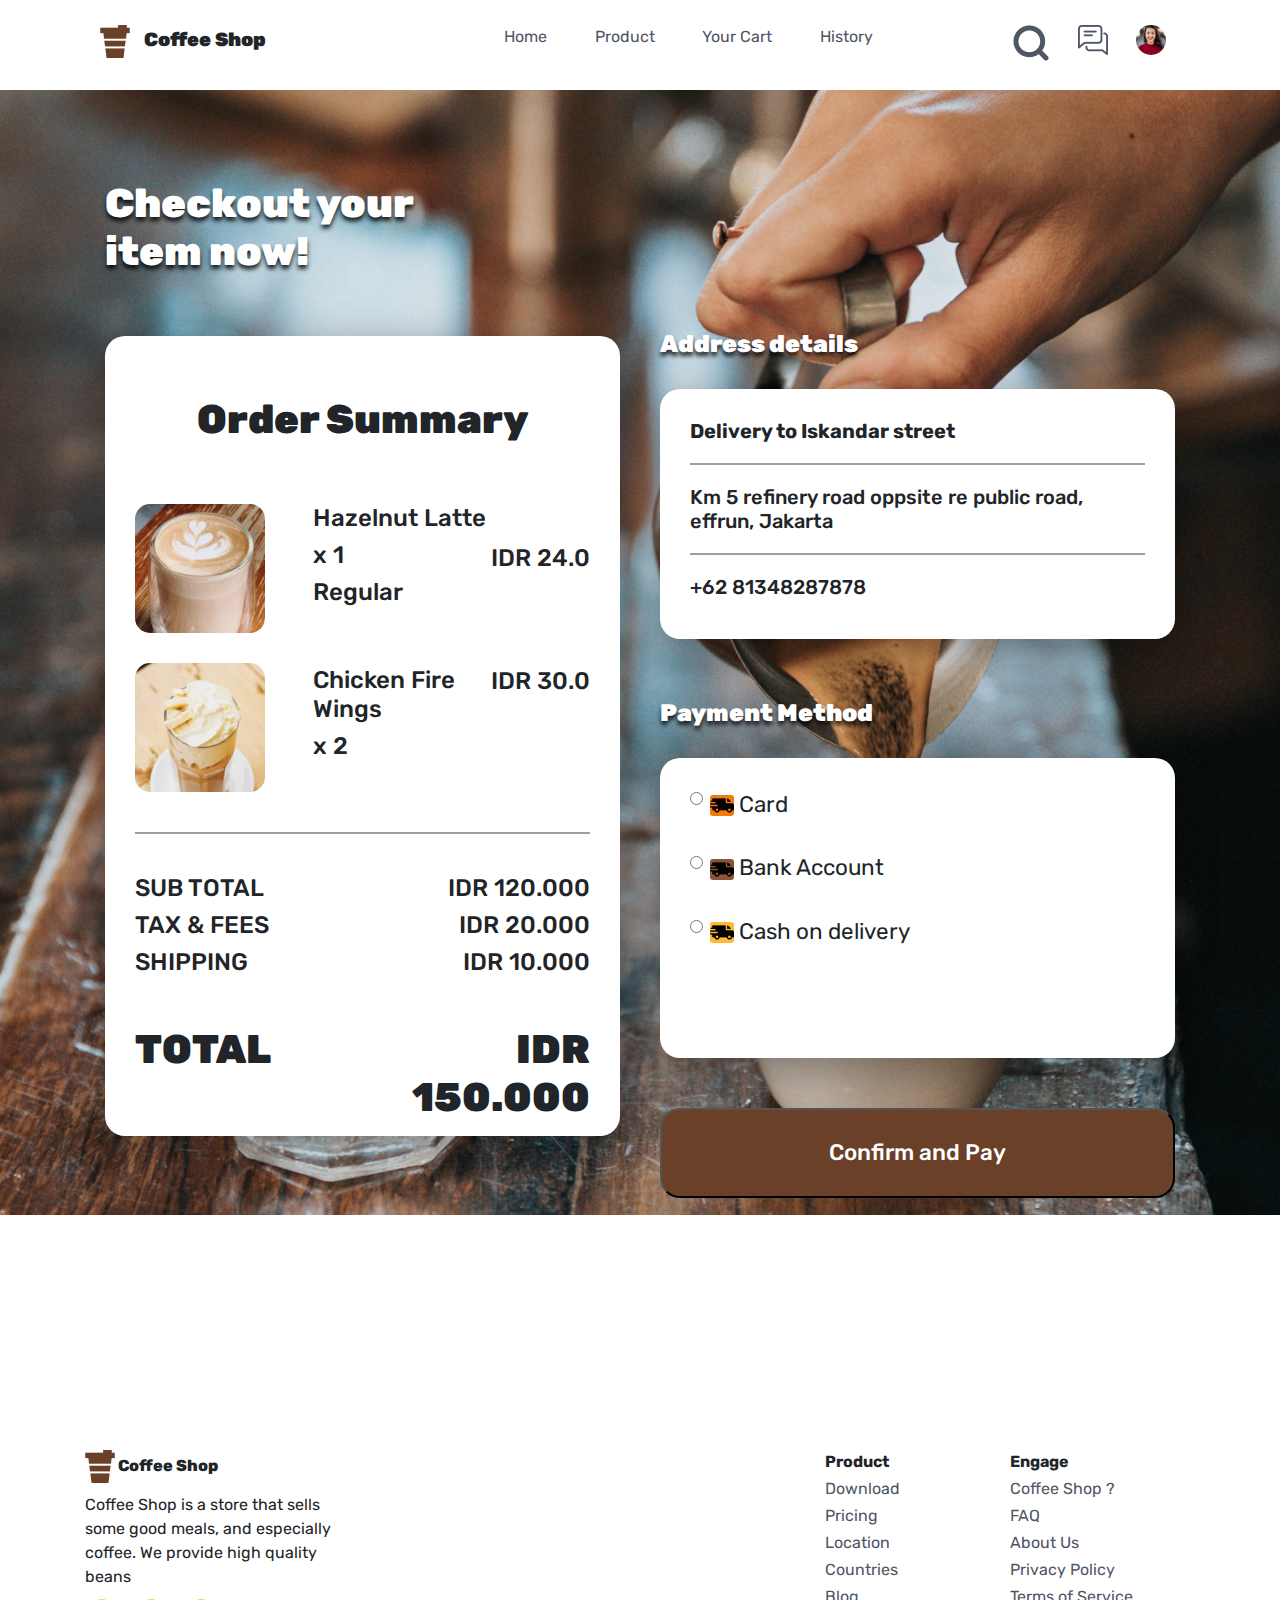
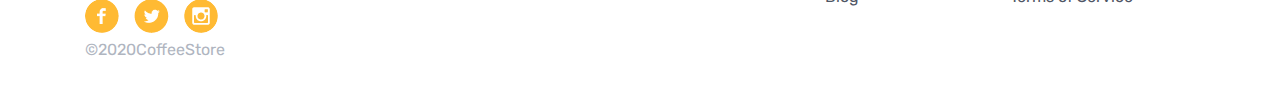
==== payment.html @ 19c1209e "add new page" ====
<!DOCTYPE html>
<html lang="en">
<head>
    <meta charset="UTF-8">
    <meta name="viewport" content="width=device-width, initial-scale=1.0">
    <title>Coffee Shop</title>
    <link rel="stylesheet" href="payment.css">
    <link href="/css/bootstrap.css" rel="stylesheet">
</head>
<body>
    <!-- =========== HEADER ========================================= -->
    <header>
        <div class="container">
            <div class="header-logo"><img style="padding-right: 10px;"src="coffee1.png">
                Coffee Shop
            </div>
            <div class="header-menu">
                <ul>
                    <li><a href="#">Home</a></li>
                    <li><a href="#">Product</a></li>
                    <li><a href="#">Your Cart</a></li>
                    <li><a href="#">History</a></li>
                </ul>
            </div>
            <div class="header-icon">
                <div><a href="#"><img src="Vector.png" alt=""></img></a></div>
                <div><a href="#"><img src="chat.png" alt=""></img></a></div>
                <div><a href="user-profile.html" ><img src="prof.png" alt="" style="border-radius: 50%;"></img></a></div>
            </div>
        </div>
        <!-- <div class="line"></div> -->
    </header>
    <!-- =========== CONTENT PAYMENT ========================================= -->
    <main>
        <div class="container">
            <div class="box-payment">
                <div class="box-payment-left">
                    <h1 style="padding-right: 120px; margin-top: 50px; font-weight: 900; text-shadow: 0px 4px 4px rgba(0, 0, 0, 0.8); color: #ffff;">Checkout your item now!</h1>
                    <div class="order-summary">
                        <h1 style="margin-bottom: 60px; font-weight: 900;">Order Summary</h1>
                        <div class="order-summary-atas">
                            <div class="order-summary-atas1">
                                <img style="margin-bottom: 30px; border-radius: 15px;" src="hazelnut.png">
                                <img style="border-radius: 15px;" src="float.png">
                            </div>
                            <div class="order-summary-atas2">
                                <h4>Hazelnut Latte</h4>
                                <h4>x 1</h4>
                                <h4>Regular</h4>
                                <h4 style="margin-top: 60px;">Chicken Fire Wings</h4>
                                <h4>x 2</h4>
                            </div>
                            <div class="order-summary-atas3">
                                <h4 style="margin-top: 40px;">IDR 24.0</h4>
                                <h4 style="margin-top: 94px;">IDR 30.0</h4>
                            </div>
                        </div>
                        <div class="line-4"></div>
                        <div class="order-summary-bawah">
                            <div class="rata-kiri">
                                <h4>SUB TOTAL</h4>
                                <h4>TAX & FEES</h4>
                                <h4>SHIPPING</h4>
                                <h1 style="margin-top: 50px; font-weight: 900;">TOTAL</h1>
                            </div>
                            <div class="rata-kanan">
                                <h4>IDR 120.000</h4>
                                <h4>IDR 20.000</h4>
                                <h4>IDR 10.000</h4>
                                <h1 style="margin-top: 50px; font-weight: 900;">IDR 150.000</h1>
                            </div>
                        </div>
                    </div>
                </div>
                <div class="box-payment-right">
                    <h4 style="margin-top: 200px; margin-bottom: 30px; color: #ffff; font-weight: 900; text-shadow: 0px 4px 4px rgba(0, 0, 0, 0.8);">Address details</h4>
                    <div class="box-payment1">
                        <h5 style="font-weight: 700;">Delivery to Iskandar street</h5>
                        <div class="line-5"></div>
                        <h5>Km 5 refinery road oppsite re public road, effrun, Jakarta</h5>
                        <div class="line-5"></div>
                        <h5>+62 81348287878</h5>
                    </div>
                    <h4 style="margin-top: 60px; margin-bottom: 30px; color: #ffff; font-weight: 900; text-shadow: 0px 4px 4px rgba(0, 0, 0, 0.8);">Payment Method</h4>
                    <div class="box-payment2">
                        <div class="form-check">
                            <input class="form-check-input" type="radio" name="exampleRadios" id="exampleRadios2" value="option2">
                            <label class="form-check-label" for="exampleRadios2">
                                <img style="background-color: #F47B0A; border-radius: 3px;" src="delivery.png" alt="">
                                Card
                            </label>
                          </div>
                          <div class="form-check">
                            <input class="form-check-input" type="radio" name="exampleRadios" id="exampleRadios2" value="option2">
                            <label class="form-check-label" for="exampleRadios2">
                                <img style="background-color: #895537; border-radius: 3px;" src="delivery.png" alt="">
                                Bank Account
                            </label>
                          </div>
                          <div class="form-check">
                            <input class="form-check-input" type="radio" name="exampleRadios" id="exampleRadios2" value="option2">
                            <label class="form-check-label" for="exampleRadios2">
                                <img style="background-color: #FFBA33; border-radius: 3px;" src="delivery.png" alt="">
                                Cash on delivery
                            </label>
                          </div>
                    </div>
                    <button style="font-size: 1.4em; font-weight: 500; background-color: #6A4029; color: #ffff; border-radius: 20px; margin-top: 50px; width: 100%; height: 90px;">Confirm and Pay</button>
                </div>
            </div>
        </div>
        
    </main>
    <!-- =========== FOOTER ========================================= -->
    <footer>
        <div class="container">
            <div class="footer-content">
                <div class="footer-portfolio">
                    <div style="font-weight: 800;" class="company-icon">
                        <img src="coffee1.png" alt="coffee">
                        Coffee Shop
                    </div>
                    <div class="company-profile">
                        Coffee Shop is a store that sells some good meals, and especially coffee. We provide high quality beans
                    </div>
                    <div class="footer-socmed">
                        <div style="padding-right: 15px;"><a href="#" ><img src="fb.png" alt="" style="border-radius: 50%;"></img></a></div>
                        <div style="padding-right: 15px;"><a href="#" ><img src="tweet.png" alt="" style="border-radius: 50%;"></img></a></div>
                        <div><a href="#" ><img src="ig.png" alt="" style="border-radius: 50%;"></img></a></div>
                    </div>
                    <p style="padding-top: 5px; color: #AFB5C0;">©2020CoffeeStore</p>
                
                </div>
                <div class="footer-product"> <strong>Product</strong> 
                    <li><a href="#">Download</a></li>
                    <li><a href="#">Pricing</a></li>
                    <li><a href="#">Location</a></li>
                    <li><a href="#">Countries</a></li>
                    <li><a href="#">Blog</a></li>
                </div>
                <div class="footer-engage"> <strong>Engage</strong> 
                    <li><a href="#">Coffee Shop ?</a></li>
                    <li><a href="#">FAQ</a></li>
                    <li><a href="#">About Us</a></li>
                    <li><a href="#">Privacy Policy</a></li>
                    <li><a href="#">Terms of Service</a></li>
                </div>
            </div>
        </div>
    </footer>

    <script src="https://code.jquery.com/jquery-3.5.1.slim.min.js" integrity="sha384-DfXdz2htPH0lsSSs5nCTpuj/zy4C+OGpamoFVy38MVBnE+IbbVYUew+OrCXaRkfj" crossorigin="anonymous"></script>
    <script src="https://cdn.jsdelivr.net/npm/bootstrap@4.5.3/dist/js/bootstrap.bundle.min.js" integrity="sha384-ho+j7jyWK8fNQe+A12Hb8AhRq26LrZ/JpcUGGOn+Y7RsweNrtN/tE3MoK7ZeZDyx" crossorigin="anonymous"></script>
</body>
</html>
---- payment.css ----
/* font selector */
@import url("https://fonts.googleapis.com/css2?family=Rubik&display=swap");
@import url("https://fonts.googleapis.com/css2?family=Poppins:wght@300;400&display=swap");

/* Color Selector
orange: #FFBA33
brown: #6A4029
grey: #4F5665
strong-grey: #0B132A
transparent-grey: #9F9F9F
white: #FFFFFF
black: #000000
copyright: #AFB5C0
*/

/* ========== HEADER ======================== */

header {
  /* border: 0.5px solid #9f9f9f; */
  padding: 10px;
  display: flex;
  height: 90px;
  font-family: "Rubik", sans-serif;
  justify-content: space-between;
}
header .container {
  display: flex;
  height: 70px;
}
.header-logo {
  padding-top: 15px;
  padding-left: 15px;
  justify-content: space-evenly;
  font-weight: 900;
  font-size: 1.2em;
  flex: 1.2;
}
.header-menu {
  display: flex;
  justify-content: space-evenly;
  flex: 3;
  /* border: 2px solid black; */
}
.header-icon {
  justify-content: space-evenly;
  padding-top: 15px;
  display: flex;
  flex: 1;
}
.line {
  height: 0px;
  border: 0.5px solid #9f9f9f;
}
.line-2 {
  height: 0px;
  border: 0.5px solid black;
}
.line-3 {
  height: 20px;
  background-color: #6a4029;
  border-radius: 0px 0px 20px 20px;
  /* border: 9px solid #6a4029; */
}
.line-4 {
  margin-top: 40px;
  margin-bottom: 40px;
  height: 0px;
  border: 0.5px solid #9f9f9f;
}
.line-5 {
  margin-top: 20px;
  margin-bottom: 20px;
  height: 0px;
  border: 0.5px solid #9f9f9f;
}
.header-menu ul {
  display: flex;
  margin-left: 0;
  width: 80%;
  height: 100%;
  justify-content: space-evenly;
  /* border: 2px solid rgb(145, 24, 24); */
}
.header-menu ul li {
  list-style: none;
  padding-top: 15px;
  text-decoration: none;
  color: #4f5665;
  text-align: center;
  text-decoration-color: #4f5665;
  /* border: 2px solid rgb(12, 160, 135); */
}
li a {
  text-decoration: none;
  color: #4f5665;
  /* border: 2px solid black; */
}
li a:hover {
  text-decoration: none;
  color: #6a4029;
  font-weight: 900;
}
/* ========== CONTENT ======================== */
main {
  background: url(coffee-bg2.png);
  background-repeat: no-repeat;
  background-size: 100% auto;
  font-family: "Rubik";
}
.box-payment {
  height: 1300px;
  /* border: 3px solid blanchedalmond; */
  display: flex;
}
.box-payment-left {
  flex: 1;
  margin: 40px 20px;
  /* border: 3px solid blanchedalmond; */
}
.box-payment-right {
  flex: 1;
  margin: 40px 20px;
  /* border: 3px solid blanchedalmond; */
}
.box-payment1 {
  padding: 30px 30px;
  box-shadow: 0px 10px 40px rgba(0, 0, 0, 0.35);
  background-color: #ffff;
  border-radius: 20px;
  height: 250px;
}
.box-payment2 {
  padding: 30px 30px;
  box-shadow: 0px 10px 40px rgba(0, 0, 0, 0.35);
  background-color: #ffff;
  border-radius: 20px;
  height: 300px;
}
.form-check {
  font-size: 1.4em;
  margin-bottom: 30px;
}
.order-summary {
  margin-top: 60px;
  padding: 60px 30px;
  text-align: center;
  box-shadow: 0px 10px 40px rgba(0, 0, 0, 0.35);
  background-color: #ffff;
  border-radius: 20px;
  height: 800px;
}
.order-summary-atas {
  text-align: left;
  display: flex;
}
.order-summary-atas1 {
  flex: 1;
}
.order-summary-atas2 {
  flex: 3;
}
.order-summary-atas2 {
  flex: 1;
}
.order-summary-bawah {
  display: flex;
}
.rata-kanan {
  text-align: right;
  flex: 1.3;
}
.rata-kiri {
  text-align: left;
  flex: 1;
}
/* ========== FOOTER ======================== */
footer {
  font-family: "Rubik";
}
.footer-content {
  height: 300px;
  padding-top: 30px;
  /* border: 2px solid black; */
  display: flex;
}
.footer-portfolio {
  padding-top: 30px;
  /* border: 2px solid black; */
  flex: 4;
}
.company-icon {
  padding-bottom: 10px;
}
.company-profile {
  max-width: 270px;
  line-height: 24px;
  margin-bottom: 10px;
}
.footer-socmed {
  display: flex;
}
.footer-product {
  /* border: 2px solid black; */
  flex: 1;
  padding-top: 30px;
}
.footer-engage {
  /* border: 2px solid black; */
  flex: 1;
  padding-top: 30px;
}
.footer-product li {
  list-style: none;
  padding-top: 3px;
  text-decoration: none;
  /* border: 2px solid black; */
}
.footer-engage li {
  list-style: none;
  padding-top: 3px;
  text-decoration: none;
  /* border: 2px solid black; */
}
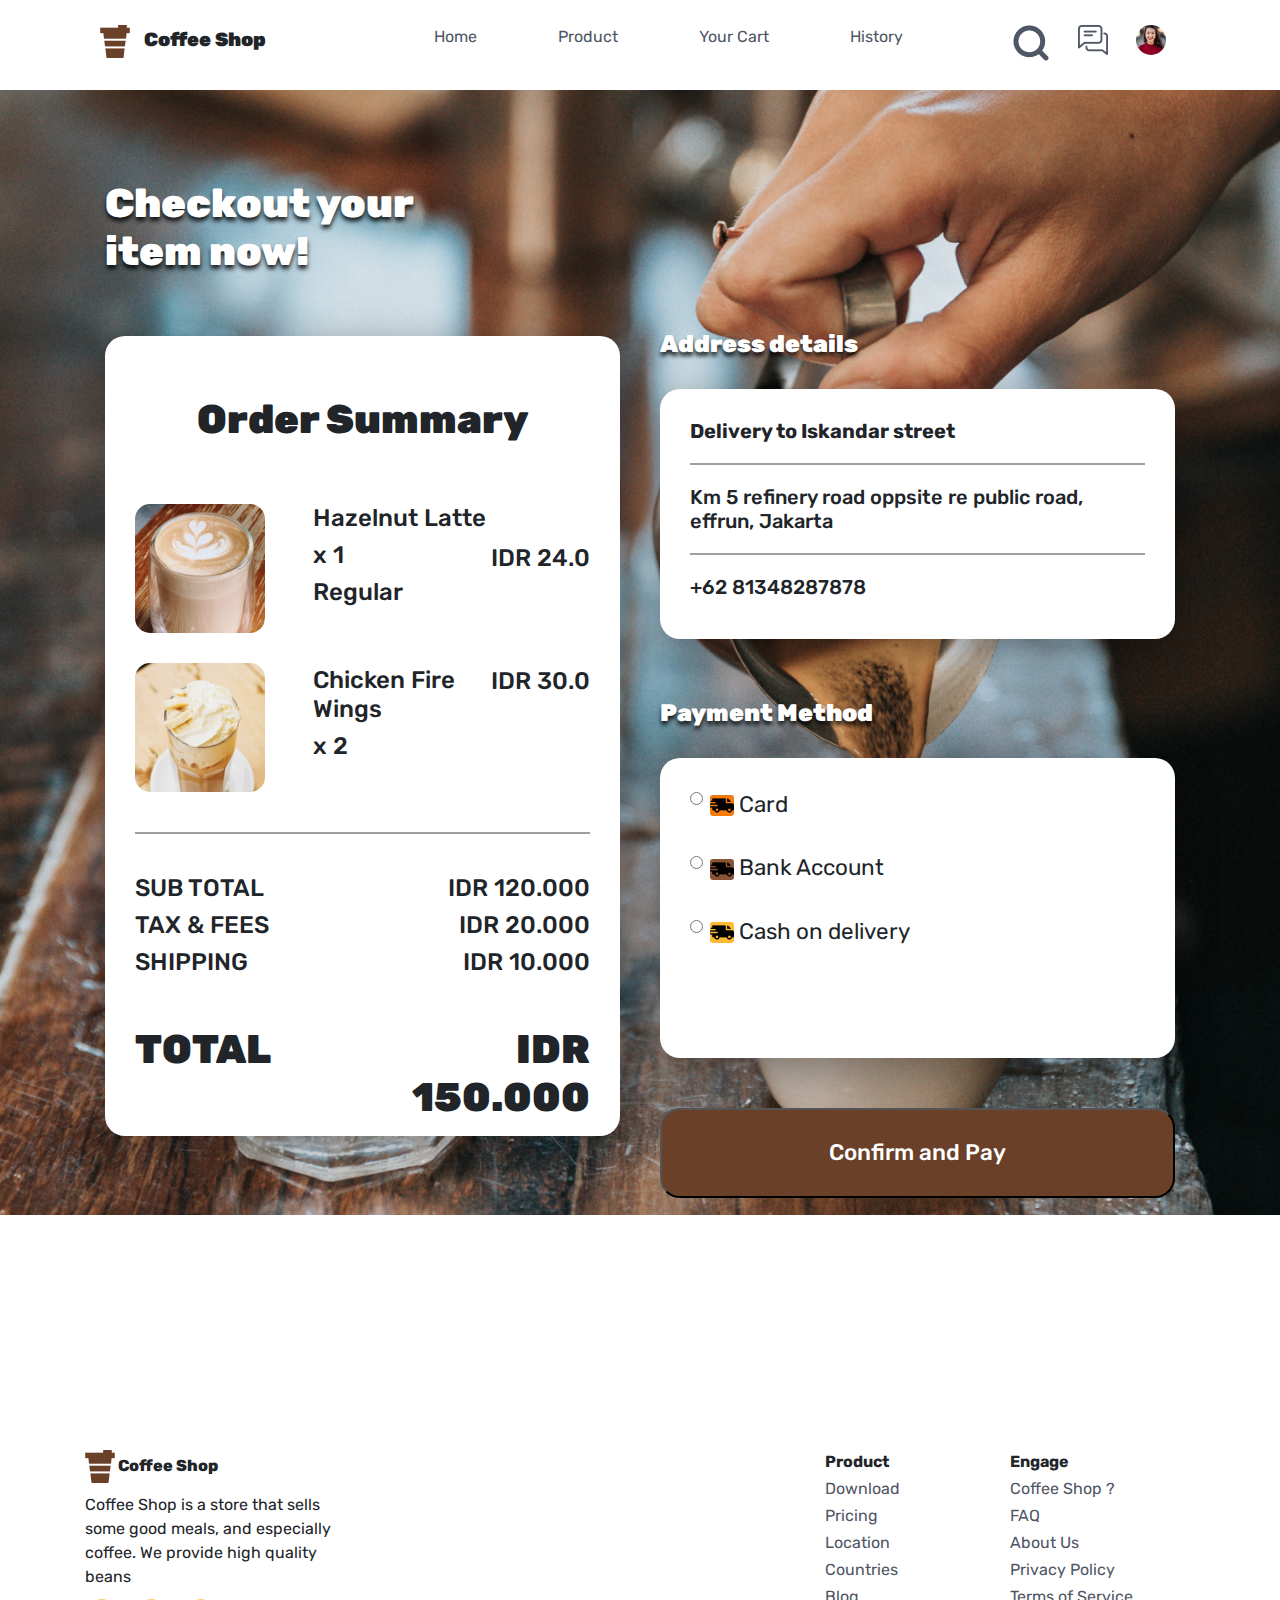
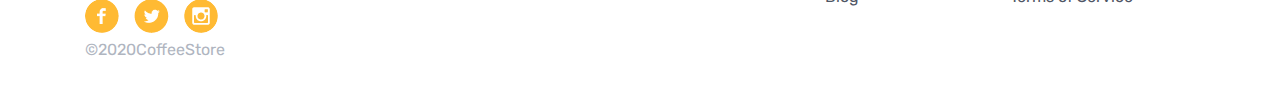
==== commit d6bbec69: "update responsive display" ====
--- a/payment.html
+++ b/payment.html
@@ -15,12 +15,12 @@
                 Coffee Shop
             </div>
             <div class="header-menu">
-                <ul>
+                
                     <li><a href="#">Home</a></li>
-                    <li><a href="#">Product</a></li>
-                    <li><a href="#">Your Cart</a></li>
-                    <li><a href="#">History</a></li>
-                </ul>
+                    <li><a href="product.html">Product</a></li>
+                    <li><a href="payment.html">Your Cart</a></li>
+                    <li><a href="history.html">History</a></li>
+                
             </div>
             <div class="header-icon">
                 <div><a href="#"><img src="Vector.png" alt=""></img></a></div>
--- a/payment.css
+++ b/payment.css
@@ -81,7 +81,7 @@
   justify-content: space-evenly;
   /* border: 2px solid rgb(145, 24, 24); */
 }
-.header-menu ul li {
+.header-menu li {
   list-style: none;
   padding-top: 15px;
   text-decoration: none;
@@ -221,3 +221,31 @@
   text-decoration: none;
   /* border: 2px solid black; */
 }
+
+@media (max-width: 768px) {
+  header {
+    height: 150px;
+  }
+  header .container {
+    padding-top: 0px;
+    flex-direction: column;
+    height: 100px;
+  }
+  .footer-content {
+    flex-direction: column;
+  }
+  .header-logo {
+    padding-top: 0px;
+    padding-left: 150px;
+  }
+  .header-icon {
+    padding-top: 15px;
+  }
+  main {
+    background-size: auto auto;
+  }
+  .box-payment {
+    flex-direction: column;
+    height: auto;
+  }
+}
